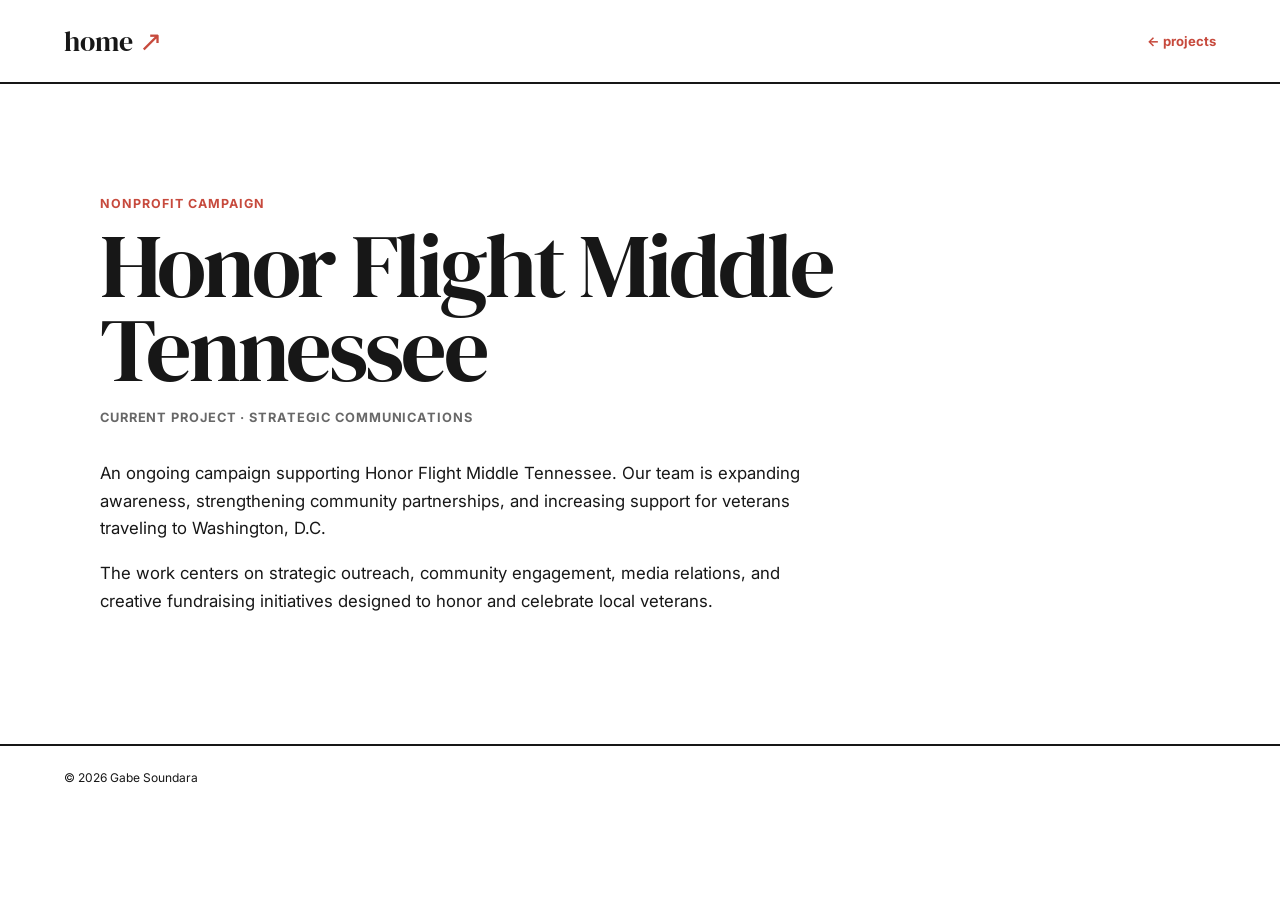
==== projects/honor-flight.html @ fdf6e0e4 "Initial backyard portfolio site" ====
<!doctype html><html lang="en"><head><meta charset="utf-8"><meta name="viewport" content="width=device-width,initial-scale=1"><title>Honor Flight — Gabe Soundara</title><link rel="preconnect" href="https://fonts.googleapis.com"><link rel="preconnect" href="https://fonts.gstatic.com" crossorigin><link href="https://fonts.googleapis.com/css2?family=DM+Serif+Display&family=Inter:wght@400;600;700&display=swap" rel="stylesheet"><link rel="stylesheet" href="../detail.css"></head><body><header class="detail-header"><a class="detail-home" href="../index.html">home <span>↗</span></a><a class="back-link" href="../index.html#projects">← projects</a></header><main class="detail"><div class="detail-copy"><p class="eyebrow">Nonprofit campaign</p><h1>Honor Flight Middle Tennessee</h1><p class="meta">Current project · strategic communications</p><p class="summary">An ongoing campaign supporting Honor Flight Middle Tennessee. Our team is expanding awareness, strengthening community partnerships, and increasing support for veterans traveling to Washington, D.C.</p><p class="summary">The work centers on strategic outreach, community engagement, media relations, and creative fundraising initiatives designed to honor and celebrate local veterans.</p></div></main><footer class="detail-footer">© <span>2026</span> Gabe Soundara</footer></body></html>
---- detail.css ----
:root { --ink:#171717; --paper:#fff; --line:#d9d9d9; --accent:#c74a3d; --muted:#686868; }
* { box-sizing:border-box; }
body { margin:0; color:var(--ink); background:var(--paper); font-family:Inter,Arial,sans-serif; }
a { color:inherit; }
.detail-header { min-height:84px; padding:1.25rem clamp(1.5rem,5vw,5rem); border-bottom:2px solid var(--ink); display:flex; align-items:center; justify-content:space-between; }
.detail-home { font:400 clamp(1.5rem,2.2vw,2.15rem)/1 "DM Serif Display",Georgia,serif; text-decoration:none; }.detail-home span { color:var(--accent); }
.back-link { color:var(--accent); font-size:.82rem; font-weight:700; text-decoration:none; }.back-link:hover { text-decoration:underline; }
.detail { width:min(1080px,calc(100% - 2.5rem)); margin:0 auto; padding:clamp(4rem,9vw,7rem) 0; }
.detail-copy { max-width:780px; }.eyebrow { margin:0 0 .8rem; color:var(--accent); font-size:.78rem; font-weight:700; letter-spacing:.08em; text-transform:uppercase; }
h1,h2,p { margin-top:0; } h1 { margin-bottom:1.1rem; font:400 clamp(3rem,7vw,6.3rem)/.94 "DM Serif Display",Georgia,serif; letter-spacing:-.035em; } h2 { font:400 clamp(1.55rem,3vw,2.35rem)/1 "DM Serif Display",Georgia,serif; }
.meta { margin-bottom:2.2rem; color:var(--muted); font-size:.8rem; font-weight:700; letter-spacing:.07em; text-transform:uppercase; }.summary { max-width:700px; font-size:1.05rem; line-height:1.65; }
.resource-links { display:flex; flex-wrap:wrap; gap:.7rem; margin:2rem 0 3.5rem; }.resource-links a { border:1.5px solid var(--ink); padding:.65rem .85rem; font-size:.78rem; font-weight:700; text-decoration:none; }.resource-links a:hover { background:var(--accent); border-color:var(--accent); color:#fff; }
.gallery { display:grid; grid-template-columns:repeat(2,1fr); gap:14px; margin-top:4rem; }.gallery img { width:100%; height:360px; object-fit:cover; display:block; }.gallery img:first-child:last-child { grid-column:1/-1; height:min(580px,60vw); }.gallery img:nth-child(3) { grid-column:1/-1; height:min(500px,52vw); }
.video { margin-top:4rem; }.video iframe { display:block; width:100%; aspect-ratio:16/9; border:0; }.detail-footer { border-top:2px solid var(--ink); padding:1.5rem clamp(1.5rem,5vw,5rem); font-size:.75rem; }
@media(max-width:700px){ .detail-header{min-height:72px;padding-inline:1.25rem}.gallery{grid-template-columns:1fr}.gallery img,.gallery img:first-child:last-child,.gallery img:nth-child(3){height:300px;grid-column:auto} }
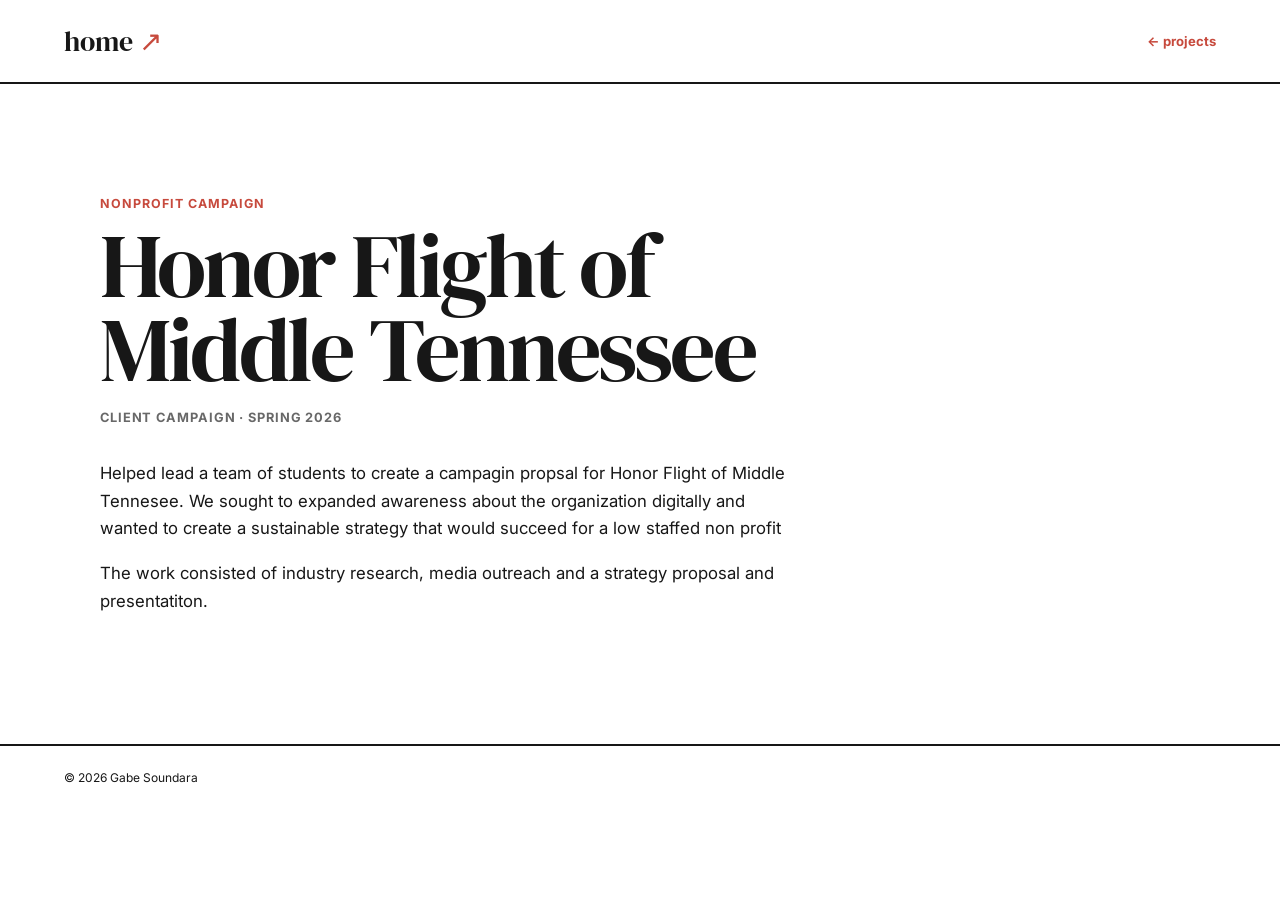
==== commit de8b8163: "Revise Honor Flight project information Updated project details and descriptions for Honor Flight." ====
--- a/projects/honor-flight.html
+++ b/projects/honor-flight.html
@@ -1 +1 @@
-<!doctype html><html lang="en"><head><meta charset="utf-8"><meta name="viewport" content="width=device-width,initial-scale=1"><title>Honor Flight — Gabe Soundara</title><link rel="preconnect" href="https://fonts.googleapis.com"><link rel="preconnect" href="https://fonts.gstatic.com" crossorigin><link href="https://fonts.googleapis.com/css2?family=DM+Serif+Display&family=Inter:wght@400;600;700&display=swap" rel="stylesheet"><link rel="stylesheet" href="../detail.css"></head><body><header class="detail-header"><a class="detail-home" href="../index.html">home <span>↗</span></a><a class="back-link" href="../index.html#projects">← projects</a></header><main class="detail"><div class="detail-copy"><p class="eyebrow">Nonprofit campaign</p><h1>Honor Flight Middle Tennessee</h1><p class="meta">Current project · strategic communications</p><p class="summary">An ongoing campaign supporting Honor Flight Middle Tennessee. Our team is expanding awareness, strengthening community partnerships, and increasing support for veterans traveling to Washington, D.C.</p><p class="summary">The work centers on strategic outreach, community engagement, media relations, and creative fundraising initiatives designed to honor and celebrate local veterans.</p></div></main><footer class="detail-footer">© <span>2026</span> Gabe Soundara</footer></body></html>
+<!doctype html><html lang="en"><head><meta charset="utf-8"><meta name="viewport" content="width=device-width,initial-scale=1"><title>Honor Flight — Gabe Soundara</title><link rel="preconnect" href="https://fonts.googleapis.com"><link rel="preconnect" href="https://fonts.gstatic.com" crossorigin><link href="https://fonts.googleapis.com/css2?family=DM+Serif+Display&family=Inter:wght@400;600;700&display=swap" rel="stylesheet"><link rel="stylesheet" href="../detail.css"></head><body><header class="detail-header"><a class="detail-home" href="../index.html">home <span>↗</span></a><a class="back-link" href="../index.html#projects">← projects</a></header><main class="detail"><div class="detail-copy"><p class="eyebrow">Nonprofit campaign</p><h1>Honor Flight of Middle Tennessee</h1><p class="meta">Client Campaign · Spring 2026</p><p class="summary">Helped lead a team of students to create a campagin propsal for Honor Flight of Middle Tennesee. We sought to expanded awareness about the organization digitally and wanted to create a sustainable strategy that would succeed for a low staffed non profit</p><p class="summary">The work consisted of industry research, media outreach and a strategy proposal and presentatiton. </p></div></main><footer class="detail-footer">© <span>2026</span> Gabe Soundara</footer></body></html>
